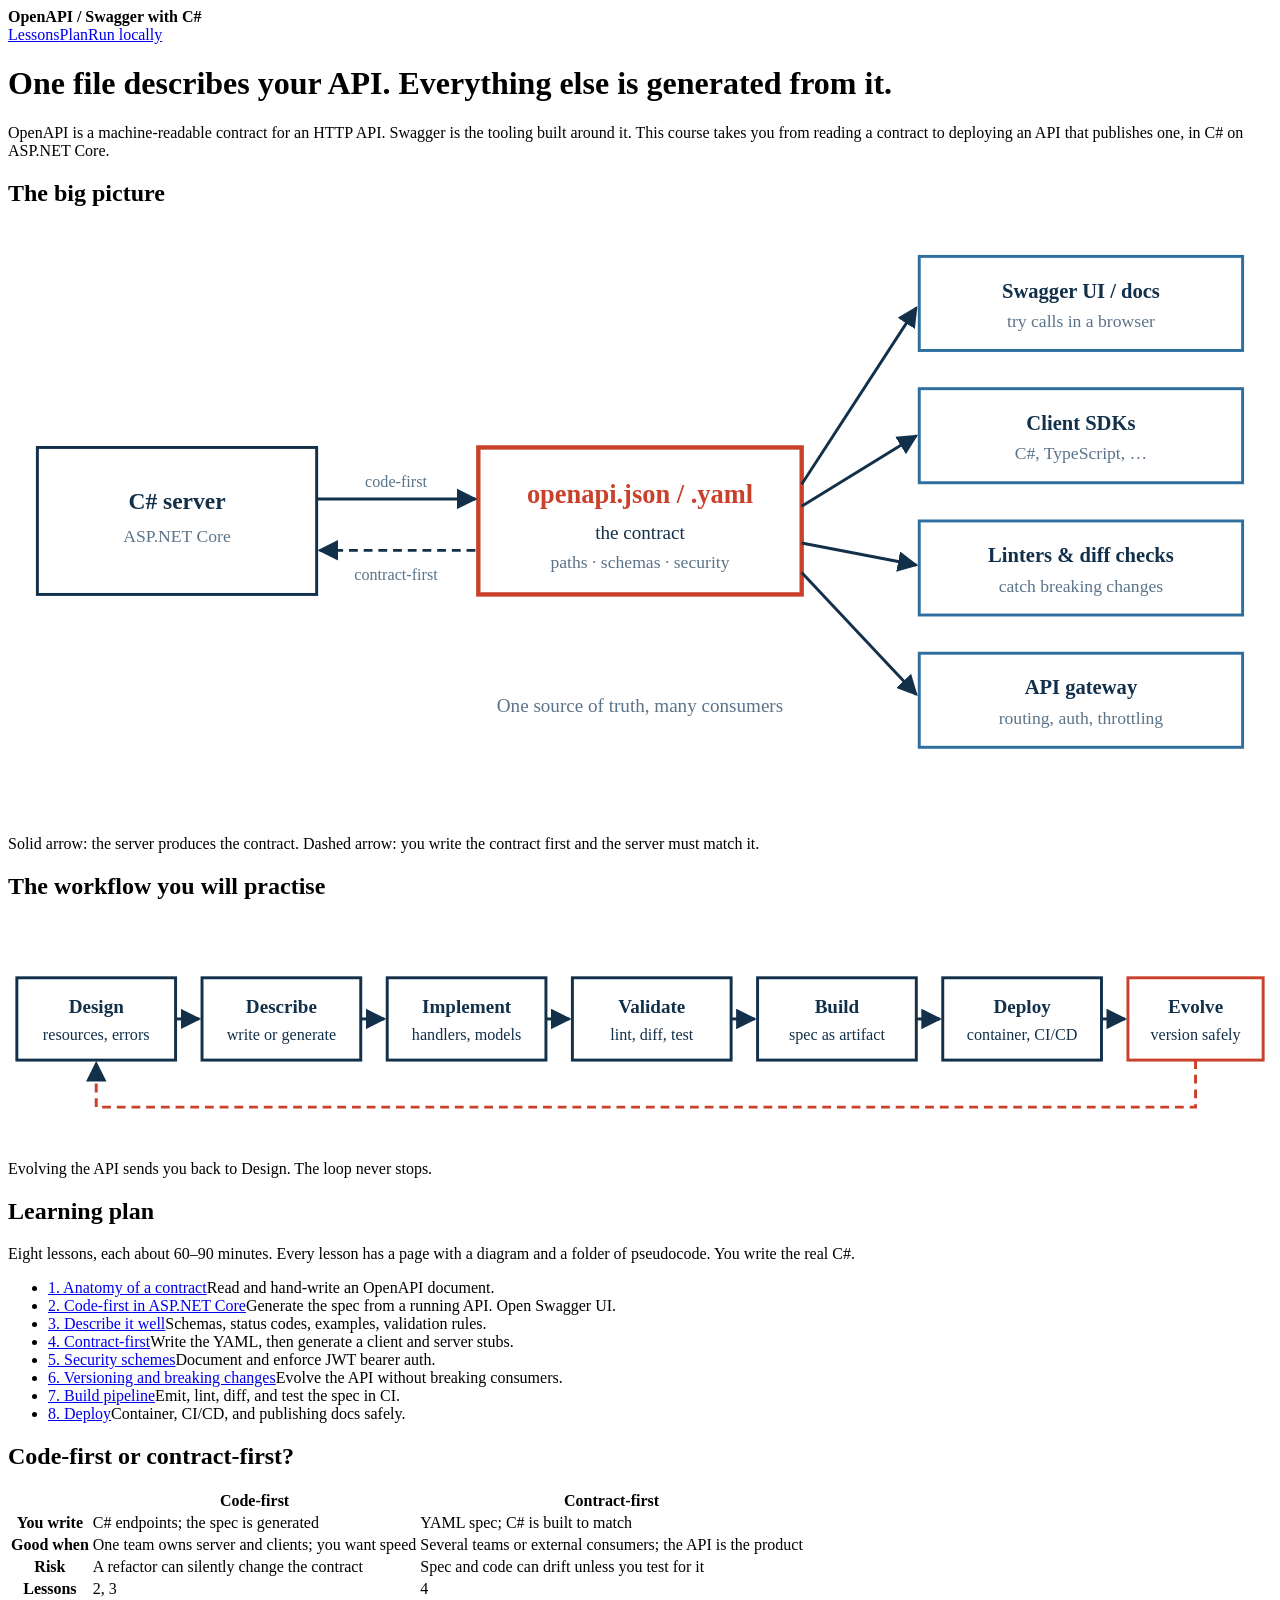
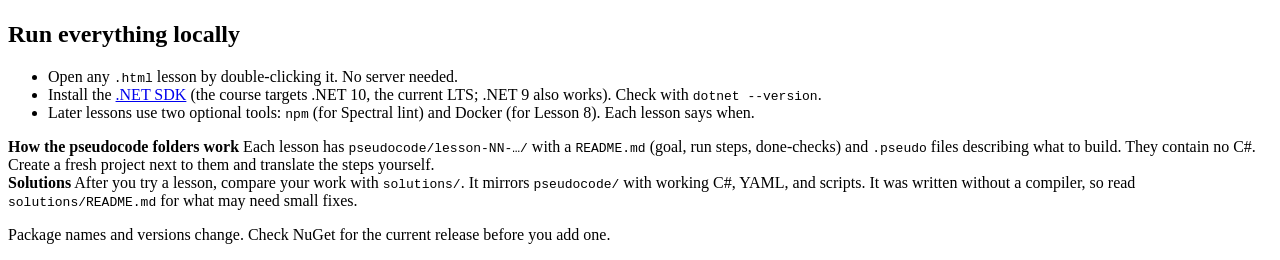
==== index.html @ ca311107 "code hooks" ====
<!doctype html>
<html lang="en"><head><meta charset="utf-8"><meta name="viewport" content="width=device-width,initial-scale=1">
<title>OpenAPI with C# — the big picture</title><link rel="stylesheet" href="assets/style.css"></head>
<body>
<header class="top"><strong>OpenAPI / Swagger with C#</strong><nav><a href="lesson-01-anatomy.html">Lessons</a><a href="#plan">Plan</a><a href="#local">Run locally</a></nav></header>
<main>
<h1>One file describes your API. Everything else is generated from it.</h1>
<p class="lede">OpenAPI is a machine-readable contract for an HTTP API. Swagger is the tooling built around it. This course takes you from reading a contract to deploying an API that publishes one, in C# on ASP.NET Core.</p>

<h2>The big picture</h2>
<div class="sheet">
<svg viewBox="0 0 860 400" role="img" aria-labelledby="t0 d0">
<title id="t0">OpenAPI as the hub</title><desc id="d0">The OpenAPI document sits in the centre. A C# server is checked against it or produces it. Swagger UI, client SDKs, tests, and an API gateway all consume it.</desc>
<defs><marker id="a" viewBox="0 0 10 10" refX="9" refY="5" markerWidth="7" markerHeight="7" orient="auto"><path d="M0 0L10 5L0 10z" fill="#12304a"/></marker></defs>
<rect x="320" y="150" width="220" height="100" fill="#fff" stroke="#c9402b" stroke-width="3"/>
<text x="430" y="188" text-anchor="middle" font-size="18" font-weight="700" fill="#c9402b">openapi.json / .yaml</text>
<text x="430" y="212" text-anchor="middle" font-size="13" fill="#12304a">the contract</text>
<text x="430" y="232" text-anchor="middle" font-size="12" fill="#5b7389">paths · schemas · security</text>

<rect x="20" y="150" width="190" height="100" fill="#fff" stroke="#12304a" stroke-width="2"/>
<text x="115" y="192" text-anchor="middle" font-size="16" font-weight="700" fill="#12304a">C# server</text>
<text x="115" y="214" text-anchor="middle" font-size="12" fill="#5b7389">ASP.NET Core</text>
<path d="M210 185 H318" stroke="#12304a" stroke-width="2" marker-end="url(#a)" class="draw"/>
<text x="264" y="177" text-anchor="middle" font-size="11" fill="#5b7389">code-first</text>
<path d="M318 220 H212" stroke="#12304a" stroke-width="2" stroke-dasharray="6 4" marker-end="url(#a)"/>
<text x="264" y="240" text-anchor="middle" font-size="11" fill="#5b7389">contract-first</text>

<g font-size="14" font-weight="700" fill="#12304a" text-anchor="middle">
<rect x="620" y="20" width="220" height="64" fill="#fff" stroke="#2f6f9f" stroke-width="2"/><text x="730" y="48">Swagger UI / docs</text><text x="730" y="68" font-size="12" font-weight="400" fill="#5b7389">try calls in a browser</text>
<rect x="620" y="110" width="220" height="64" fill="#fff" stroke="#2f6f9f" stroke-width="2"/><text x="730" y="138">Client SDKs</text><text x="730" y="158" font-size="12" font-weight="400" fill="#5b7389">C#, TypeScript, …</text>
<rect x="620" y="200" width="220" height="64" fill="#fff" stroke="#2f6f9f" stroke-width="2"/><text x="730" y="228">Linters &amp; diff checks</text><text x="730" y="248" font-size="12" font-weight="400" fill="#5b7389">catch breaking changes</text>
<rect x="620" y="290" width="220" height="64" fill="#fff" stroke="#2f6f9f" stroke-width="2"/><text x="730" y="318">API gateway</text><text x="730" y="338" font-size="12" font-weight="400" fill="#5b7389">routing, auth, throttling</text>
</g>
<g stroke="#12304a" stroke-width="2" fill="none" marker-end="url(#a)">
<path d="M540 175 L618 55"/><path d="M540 190 L618 142"/><path d="M540 215 L618 230"/><path d="M540 235 L618 318"/></g>
<text x="430" y="330" text-anchor="middle" font-size="13" fill="#5b7389">One source of truth, many consumers</text>
</svg>
<p class="caption">Solid arrow: the server produces the contract. Dashed arrow: you write the contract first and the server must match it.</p>
</div>

<h2>The workflow you will practise</h2>
<div class="sheet">
<svg viewBox="0 0 860 150" role="img" aria-labelledby="t1">
<title id="t1">Seven-stage OpenAPI workflow</title>
<defs><marker id="b" viewBox="0 0 10 10" refX="9" refY="5" markerWidth="7" markerHeight="7" orient="auto"><path d="M0 0L10 5L0 10z" fill="#12304a"/></marker></defs>
<g font-size="13" font-weight="700" fill="#12304a" text-anchor="middle">
<rect x="6" y="40" width="108" height="56" fill="#fff" stroke="#12304a" stroke-width="2"/><text x="60" y="64">Design</text><text x="60" y="82" font-size="11" font-weight="400">resources, errors</text>
<rect x="132" y="40" width="108" height="56" fill="#fff" stroke="#12304a" stroke-width="2"/><text x="186" y="64">Describe</text><text x="186" y="82" font-size="11" font-weight="400">write or generate</text>
<rect x="258" y="40" width="108" height="56" fill="#fff" stroke="#12304a" stroke-width="2"/><text x="312" y="64">Implement</text><text x="312" y="82" font-size="11" font-weight="400">handlers, models</text>
<rect x="384" y="40" width="108" height="56" fill="#fff" stroke="#12304a" stroke-width="2"/><text x="438" y="64">Validate</text><text x="438" y="82" font-size="11" font-weight="400">lint, diff, test</text>
<rect x="510" y="40" width="108" height="56" fill="#fff" stroke="#12304a" stroke-width="2"/><text x="564" y="64">Build</text><text x="564" y="82" font-size="11" font-weight="400">spec as artifact</text>
<rect x="636" y="40" width="108" height="56" fill="#fff" stroke="#12304a" stroke-width="2"/><text x="690" y="64">Deploy</text><text x="690" y="82" font-size="11" font-weight="400">container, CI/CD</text>
<rect x="762" y="40" width="92" height="56" fill="#fff" stroke="#c9402b" stroke-width="2"/><text x="808" y="64">Evolve</text><text x="808" y="82" font-size="11" font-weight="400">version safely</text>
</g>
<g stroke="#12304a" stroke-width="2" marker-end="url(#b)"><path d="M114 68H130"/><path d="M240 68H256"/><path d="M366 68H382"/><path d="M492 68H508"/><path d="M618 68H634"/><path d="M744 68H760"/></g>
<path d="M808 96 V128 H60 V98" stroke="#c9402b" stroke-width="2" fill="none" stroke-dasharray="6 4" marker-end="url(#b)"/>
</svg>
<p class="caption">Evolving the API sends you back to Design. The loop never stops.</p>
</div>

<h2 id="plan">Learning plan</h2>
<p>Eight lessons, each about 60–90 minutes. Every lesson has a page with a diagram and a folder of pseudocode. You write the real C#.</p>
<ul class="cards">
<li><a href="lesson-01-anatomy.html">1. Anatomy of a contract</a>Read and hand-write an OpenAPI document.</li>
<li><a href="lesson-02-code-first.html">2. Code-first in ASP.NET Core</a>Generate the spec from a running API. Open Swagger UI.</li>
<li><a href="lesson-03-describe-well.html">3. Describe it well</a>Schemas, status codes, examples, validation rules.</li>
<li><a href="lesson-04-contract-first.html">4. Contract-first</a>Write the YAML, then generate a client and server stubs.</li>
<li><a href="lesson-05-security.html">5. Security schemes</a>Document and enforce JWT bearer auth.</li>
<li><a href="lesson-06-versioning.html">6. Versioning and breaking changes</a>Evolve the API without breaking consumers.</li>
<li><a href="lesson-07-build-pipeline.html">7. Build pipeline</a>Emit, lint, diff, and test the spec in CI.</li>
<li><a href="lesson-08-deploy.html">8. Deploy</a>Container, CI/CD, and publishing docs safely.</li>
</ul>

<h2>Code-first or contract-first?</h2>
<table>
<tr><th></th><th>Code-first</th><th>Contract-first</th></tr>
<tr><th>You write</th><td>C# endpoints; the spec is generated</td><td>YAML spec; C# is built to match</td></tr>
<tr><th>Good when</th><td>One team owns server and clients; you want speed</td><td>Several teams or external consumers; the API is the product</td></tr>
<tr><th>Risk</th><td>A refactor can silently change the contract</td><td>Spec and code can drift unless you test for it</td></tr>
<tr><th>Lessons</th><td>2, 3</td><td>4</td></tr>
</table>

<h2 id="local">Run everything locally</h2>
<ul>
<li>Open any <code>.html</code> lesson by double-clicking it. No server needed.</li>
<li>Install the <a href="https://dotnet.microsoft.com/download">.NET SDK</a> (the course targets .NET 10, the current LTS; .NET 9 also works). Check with <code>dotnet --version</code>.</li>
<li>Later lessons use two optional tools: <code>npm</code> (for Spectral lint) and Docker (for Lesson 8). Each lesson says when.</li>
</ul>
<div class="box"><strong class="t">How the pseudocode folders work</strong>
Each lesson has <code>pseudocode/lesson-NN-…/</code> with a <code>README.md</code> (goal, run steps, done-checks) and <code>.pseudo</code> files describing what to build. They contain no C#. Create a fresh project next to them and translate the steps yourself.</div>
<div class="box"><strong class="t">Solutions</strong>
After you try a lesson, compare your work with <code>solutions/</code>. It mirrors <code>pseudocode/</code> with working C#, YAML, and scripts. It was written without a compiler, so read <code>solutions/README.md</code> for what may need small fixes.</div>
<p class="meta">Package names and versions change. Check NuGet for the current release before you add one.</p>
</main></body></html>
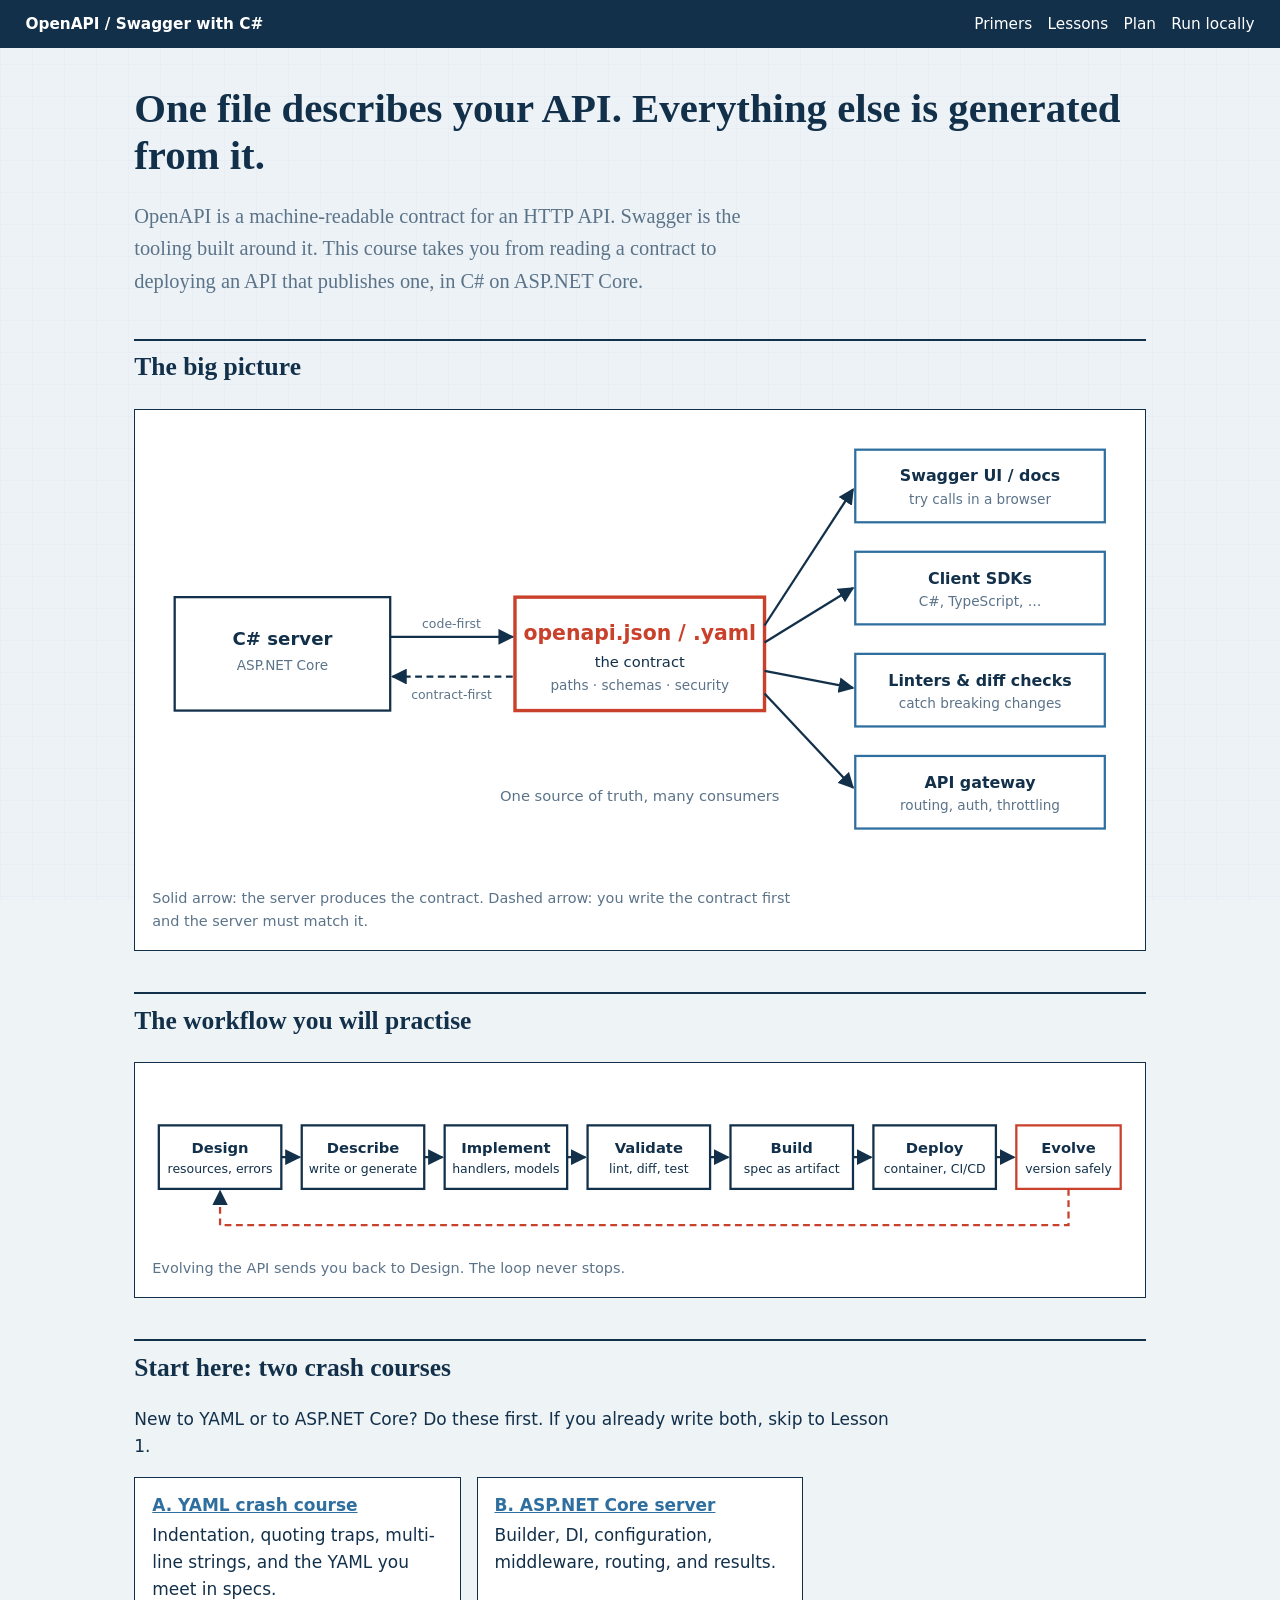
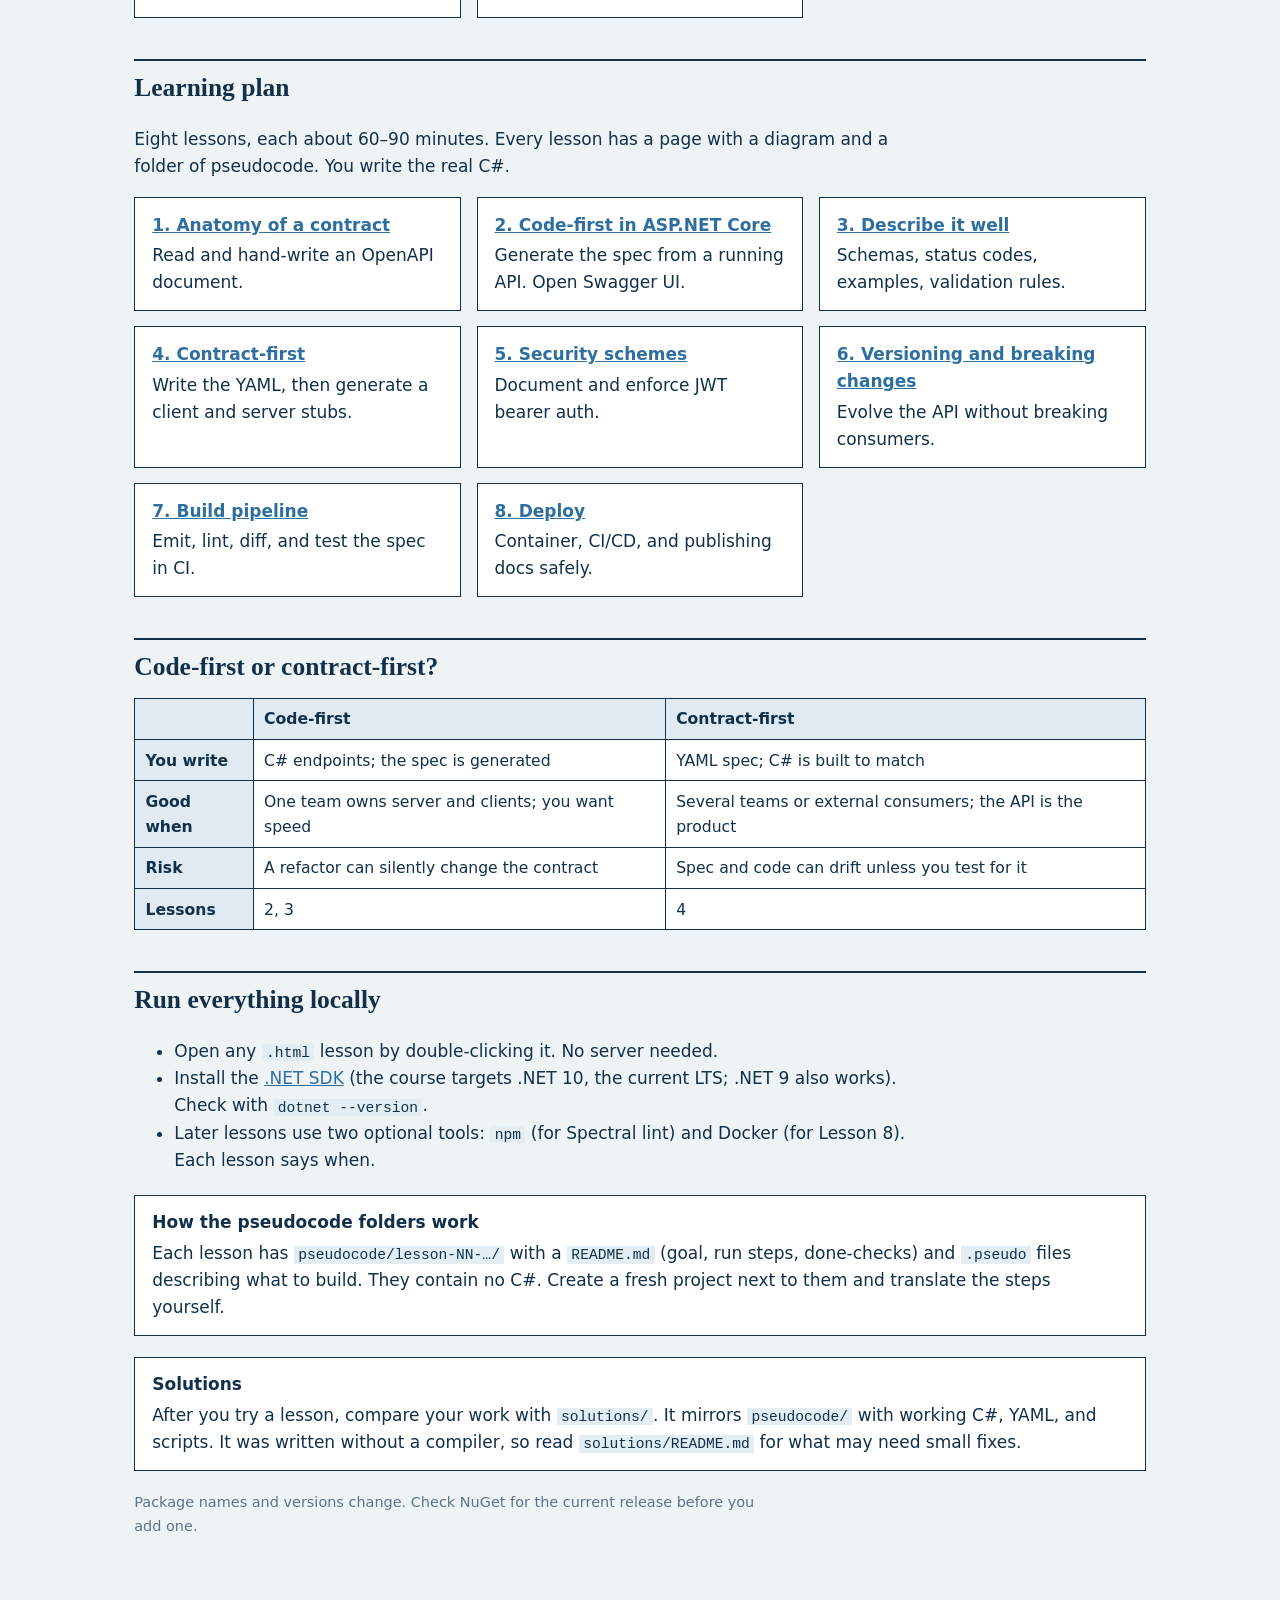
==== commit 74b0346f: "update navigation" ====
--- a/index.html
+++ b/index.html
@@ -2,7 +2,7 @@
 <html lang="en"><head><meta charset="utf-8"><meta name="viewport" content="width=device-width,initial-scale=1">
 <title>OpenAPI with C# — the big picture</title><link rel="stylesheet" href="assets/style.css"></head>
 <body>
-<header class="top"><strong>OpenAPI / Swagger with C#</strong><nav><a href="lesson-01-anatomy.html">Lessons</a><a href="#plan">Plan</a><a href="#local">Run locally</a></nav></header>
+<header class="top"><strong>OpenAPI / Swagger with C#</strong><nav><a href="#primers">Primers</a><a href="lesson-01-anatomy.html">Lessons</a><a href="#plan">Plan</a><a href="#local">Run locally</a></nav></header>
 <main>
 <h1>One file describes your API. Everything else is generated from it.</h1>
 <p class="lede">OpenAPI is a machine-readable contract for an HTTP API. Swagger is the tooling built around it. This course takes you from reading a contract to deploying an API that publishes one, in C# on ASP.NET Core.</p>
@@ -58,6 +58,13 @@
 <p class="caption">Evolving the API sends you back to Design. The loop never stops.</p>
 </div>
 
+<h2 id="primers">Start here: two crash courses</h2>
+<p>New to YAML or to ASP.NET Core? Do these first. If you already write both, skip to Lesson 1.</p>
+<ul class="cards">
+<li><a href="primer-a-yaml.html">A. YAML crash course</a>Indentation, quoting traps, multi-line strings, and the YAML you meet in specs.</li>
+<li><a href="primer-b-aspnetcore.html">B. ASP.NET Core server</a>Builder, DI, configuration, middleware, routing, and results.</li>
+</ul>
+
 <h2 id="plan">Learning plan</h2>
 <p>Eight lessons, each about 60–90 minutes. Every lesson has a page with a diagram and a folder of pseudocode. You write the real C#.</p>
 <ul class="cards">
--- a/assets/style.css
+++ b/assets/style.css
@@ -0,0 +1,52 @@
+:root{
+  --paper:#eef3f6; --sheet:#ffffff; --ink:#12304a; --line:#2f6f9f;
+  --mute:#5b7389; --rule:#c9d8e3; --mark:#c9402b; --ok:#2a7f62; --code:#0f2233;
+  --serif:Charter,"Bitstream Charter","Sitka Text",Cambria,Georgia,serif;
+  --sans:system-ui,-apple-system,"Segoe UI",Roboto,sans-serif;
+  --mono:ui-monospace,"Cascadia Code",Menlo,Consolas,monospace;
+}
+*{box-sizing:border-box}
+html{font-size:17px}
+body{margin:0;background:var(--paper);color:var(--ink);font-family:var(--sans);line-height:1.6;
+  background-image:linear-gradient(var(--rule) 1px,transparent 1px),linear-gradient(90deg,var(--rule) 1px,transparent 1px);
+  background-size:32px 32px;background-attachment:fixed}
+body::before{content:"";position:fixed;inset:0;background:rgba(238,243,246,.86);z-index:-1}
+a{color:var(--line)}
+a:focus-visible,summary:focus-visible{outline:3px solid var(--mark);outline-offset:2px}
+.top{display:flex;gap:1rem;flex-wrap:wrap;align-items:center;justify-content:space-between;
+  padding:.7rem 1.5rem;background:var(--ink);color:#fff;font-size:.9rem}
+.top a{color:#fff;text-decoration:none}
+.top a:hover{text-decoration:underline}
+.top nav{display:flex;gap:.9rem;flex-wrap:wrap}
+main{max-width:62rem;margin:0 auto;padding:2rem 1.25rem 4rem}
+h1{font-family:var(--serif);font-size:2.4rem;line-height:1.15;margin:.2rem 0 .6rem;font-weight:700}
+h2{font-family:var(--serif);font-size:1.5rem;margin:2.4rem 0 .6rem;padding-top:.4rem;border-top:2px solid var(--ink)}
+h3{font-size:1.05rem;margin:1.4rem 0 .3rem}
+p,li{max-width:70ch}
+.lede{font-family:var(--serif);font-size:1.2rem;color:var(--mute);max-width:60ch}
+.sheet{background:var(--sheet);border:1.5px solid var(--ink);padding:1rem;margin:1.2rem 0;overflow-x:auto}
+.sheet svg{display:block;width:100%;height:auto;min-width:640px}
+.caption{font-size:.85rem;color:var(--mute);margin:.4rem 0 0}
+pre,code{font-family:var(--mono);font-size:.86rem}
+code{background:#e3edf4;padding:.05em .3em}
+pre{background:var(--code);color:#dcebf7;padding:1rem;overflow-x:auto;line-height:1.5;border-left:5px solid var(--mark)}
+pre code{background:none;padding:0;color:inherit}
+.box{border:1.5px solid var(--ink);background:var(--sheet);padding:.8rem 1rem;margin:1.2rem 0}
+.box.try{border-left:6px solid var(--mark)}
+.box.check{border-left:6px solid var(--ok)}
+.box strong.t{display:block;margin-bottom:.2rem}
+table{border-collapse:collapse;width:100%;background:var(--sheet);font-size:.92rem}
+th,td{border:1px solid var(--ink);padding:.45rem .6rem;text-align:left;vertical-align:top}
+th{background:#dfeaf2}
+.pager{display:flex;justify-content:space-between;gap:1rem;margin-top:3rem;padding-top:1rem;border-top:2px solid var(--ink)}
+.cards{display:grid;grid-template-columns:repeat(auto-fill,minmax(15rem,1fr));gap:.9rem;margin:1rem 0;padding:0;list-style:none}
+.cards li{background:var(--sheet);border:1.5px solid var(--ink);padding:.8rem 1rem}
+.cards a{font-weight:700;display:block;margin-bottom:.2rem}
+.meta{color:var(--mute);font-size:.85rem}
+svg text{font-family:var(--sans)}
+svg .m{font-family:var(--mono)}
+@media (max-width:600px){h1{font-size:1.8rem}html{font-size:16px}}
+@media (prefers-reduced-motion:no-preference){
+  .draw{stroke-dasharray:600;stroke-dashoffset:600;animation:draw 1.6s ease-out .2s forwards}
+  @keyframes draw{to{stroke-dashoffset:0}}
+}
